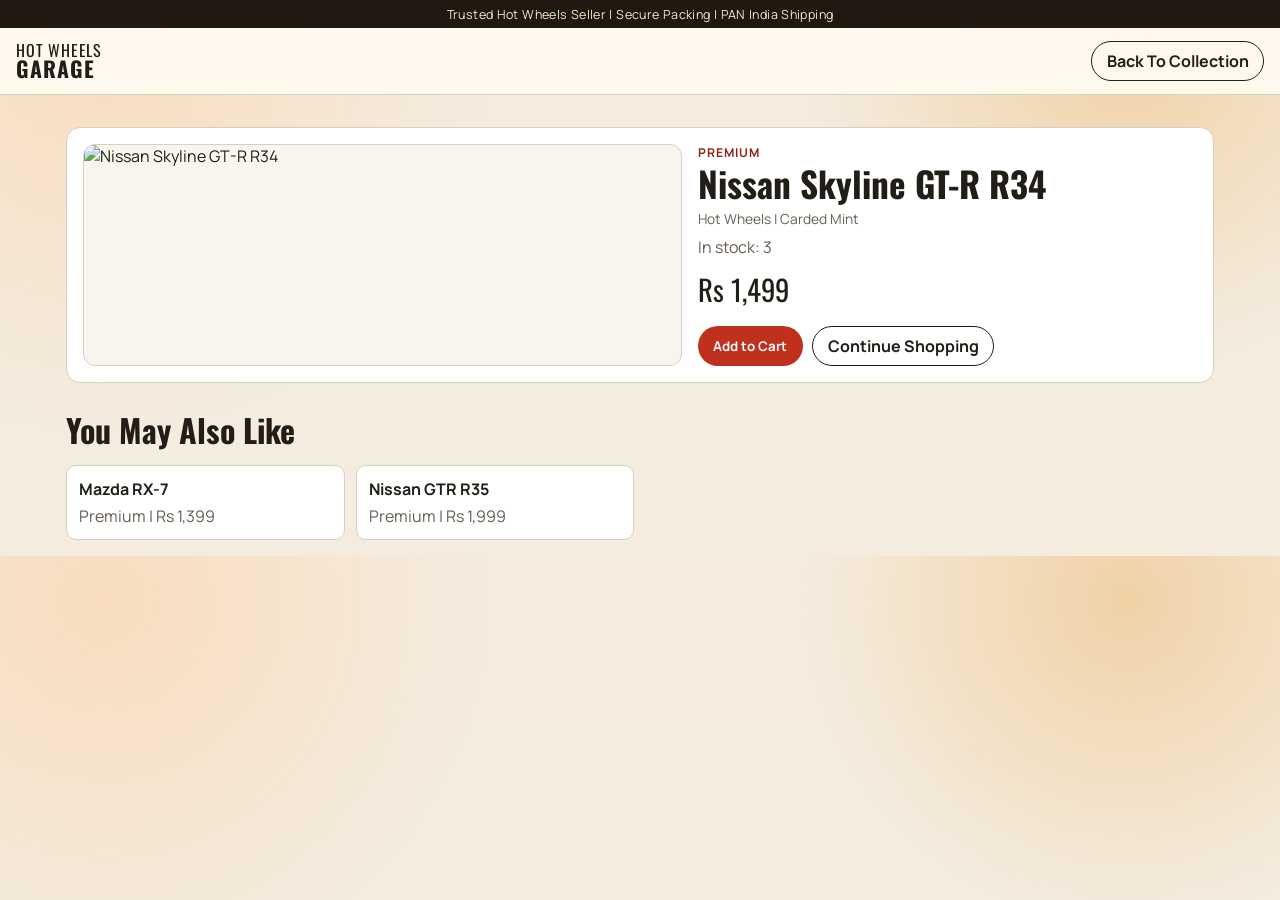
==== product.html @ 416a32d2 "Build Hot Wheels storefront with collection flow and GitHub Pages deploy" ====
<!DOCTYPE html>
<html lang="en">
<head>
  <meta charset="UTF-8">
  <meta name="viewport" content="width=device-width, initial-scale=1.0">
  <title>Hot Wheels Product | Hot Wheels Garage</title>
  <meta name="description" content="Hot Wheels product details page.">
  <link rel="preconnect" href="https://fonts.googleapis.com">
  <link rel="preconnect" href="https://fonts.gstatic.com" crossorigin>
  <link href="https://fonts.googleapis.com/css2?family=Oswald:wght@500;700&family=Manrope:wght@400;600;700&display=swap" rel="stylesheet">
  <link rel="stylesheet" href="styles.css">
</head>
<body>
  <div class="topbar">
    <p>Trusted Hot Wheels Seller | Secure Packing | PAN India Shipping</p>
  </div>

  <header class="header">
    <a href="index.html#home" class="logo">
      <span>HOT WHEELS</span>
      <strong>GARAGE</strong>
    </a>
    <a class="btn-secondary" href="index.html#hotwheels">Back To Collection</a>
  </header>

  <main>
    <section class="product-detail" id="productDetail"></section>
    <section class="section">
      <div class="section-head">
        <h2>You May Also Like</h2>
      </div>
      <div class="mini-grid" id="relatedGrid"></div>
    </section>
  </main>

  <div class="toast" id="detailToast" role="status" aria-live="polite" hidden>
    <p id="detailToastText">Item added to cart</p>
    <div class="toast-actions">
      <a href="index.html#hotwheels" class="btn-secondary">Continue Shopping</a>
      <a href="index.html?openCart=1#hotwheels" class="btn-primary">Go To Cart</a>
    </div>
  </div>

  <script src="product.js"></script>
</body>
</html>
---- styles.css ----
:root {
  --bg: #f4ede0;
  --paper: #fffaf1;
  --line: #d9cfbf;
  --text: #211d17;
  --muted: #665d53;
  --accent: #bf311c;
  --accent-dark: #8f2414;
}

* {
  box-sizing: border-box;
}

html {
  scroll-behavior: smooth;
}

body {
  margin: 0;
  font-family: "Manrope", sans-serif;
  color: var(--text);
  background:
    radial-gradient(circle at 8% 8%, #f8ddbf 0%, transparent 30%),
    radial-gradient(circle at 88% 8%, #f0d2a6 0%, transparent 26%),
    linear-gradient(180deg, #f5ecdf 0%, #f3ecdf 100%);
}

.topbar {
  background: #201912;
  color: #f4e7d1;
  text-align: center;
  padding: 0.35rem 1rem;
  font-size: 0.78rem;
  letter-spacing: 0.03em;
}

.topbar p {
  margin: 0;
}

.header {
  position: sticky;
  top: 0;
  z-index: 20;
  display: flex;
  justify-content: space-between;
  align-items: center;
  gap: 1rem;
  padding: 0.8rem 1rem;
  border-bottom: 1px solid var(--line);
  background: rgba(255, 250, 241, 0.94);
  backdrop-filter: blur(8px);
}

.logo {
  text-decoration: none;
  color: var(--text);
  line-height: 1;
}

.logo span,
.logo strong {
  display: block;
  font-family: "Oswald", sans-serif;
  letter-spacing: 0.05em;
}

.logo strong {
  font-size: 1.35rem;
}

.main-nav {
  display: flex;
  gap: 0.9rem;
  flex-wrap: wrap;
}

.main-nav a {
  text-decoration: none;
  color: var(--text);
  font-weight: 700;
  font-size: 0.9rem;
}

.cart-btn {
  border: 1px solid var(--text);
  border-radius: 999px;
  background: #fff;
  padding: 0.48rem 0.9rem;
  font-weight: 700;
  cursor: pointer;
}

.cart-btn span {
  margin-left: 0.35rem;
  border-radius: 999px;
  background: var(--accent);
  color: #fff;
  padding: 0.1rem 0.4rem;
}

.category-nav {
  position: sticky;
  top: 64px;
  z-index: 15;
  display: flex;
  gap: 0.45rem;
  overflow: auto;
  padding: 0.5rem 1rem;
  border-bottom: 1px solid var(--line);
  background: rgba(246, 238, 225, 0.96);
}

.chip {
  border: 1px solid var(--line);
  background: #fff;
  border-radius: 999px;
  padding: 0.35rem 0.75rem;
  white-space: nowrap;
  cursor: pointer;
}

.chip.active {
  background: var(--accent);
  border-color: var(--accent);
  color: #fff;
}

main {
  width: min(1180px, 100%);
  margin: 0 auto;
  padding: 1rem;
}

.hero {
  display: grid;
  grid-template-columns: 2fr 1fr;
  gap: 1rem;
  padding: 1.2rem;
  border: 1px solid var(--line);
  border-radius: 14px;
  background: rgba(255, 250, 241, 0.9);
  animation: fadeUp 500ms ease both;
}

.eyebrow {
  margin: 0;
  color: var(--accent-dark);
  text-transform: uppercase;
  letter-spacing: 0.08em;
  font-size: 0.76rem;
  font-weight: 700;
}

.hero h1 {
  margin: 0.4rem 0;
  font-family: "Oswald", sans-serif;
  font-size: clamp(1.8rem, 4vw, 3.3rem);
  text-transform: uppercase;
  line-height: 1.03;
}

.hero p {
  margin: 0;
  color: var(--muted);
}

.hero-actions {
  display: flex;
  gap: 0.6rem;
  margin-top: 1rem;
  flex-wrap: wrap;
}

.hero-box {
  border: 1px solid var(--line);
  border-radius: 12px;
  padding: 0.9rem;
  background: #fff;
}

.hero-box h3 {
  margin-top: 0;
}

.section {
  margin-top: 1.4rem;
}

.section-head h2 {
  margin: 0;
  font-family: "Oswald", sans-serif;
  font-size: 2rem;
}

.section-head p {
  margin: 0.2rem 0 0;
  color: var(--muted);
}

.controls {
  margin-top: 0.8rem;
  display: grid;
  grid-template-columns: repeat(4, minmax(150px, 1fr));
  gap: 0.6rem;
}

.controls input,
.controls select {
  width: 100%;
  border: 1px solid var(--line);
  border-radius: 10px;
  padding: 0.68rem;
  font-family: inherit;
}

.controls button {
  width: 100%;
}

.search-wide {
  grid-column: span 2;
}

.results-info {
  margin: 0.65rem 0 0;
  color: var(--muted);
  font-size: 0.9rem;
}

.product-grid {
  margin-top: 0.8rem;
  display: grid;
  grid-template-columns: repeat(4, minmax(0, 1fr));
  gap: 0.8rem;
}

.load-wrap {
  margin-top: 0.9rem;
  display: flex;
  justify-content: center;
}

.product-card {
  border: 1px solid var(--line);
  border-radius: 12px;
  overflow: hidden;
  background: #fff;
  animation: fadeUp 450ms ease both;
}

.product-card img {
  width: 100%;
  height: 170px;
  object-fit: cover;
}

.product-link {
  text-decoration: none;
  color: inherit;
  display: block;
}

.product-card:hover {
  box-shadow: 0 10px 22px rgba(27, 19, 12, 0.13);
  transform: translateY(-2px);
  transition: transform 180ms ease, box-shadow 180ms ease;
}

.product-body {
  padding: 0.75rem;
}

.product-body h3 {
  margin: 0.45rem 0 0.2rem;
  font-size: 1.04rem;
}

.meta,
.stock {
  margin: 0;
  color: var(--muted);
  font-size: 0.86rem;
}

.stock.warn {
  color: #9b2d20;
}

.product-foot {
  margin-top: 0.6rem;
  display: flex;
  justify-content: space-between;
  align-items: center;
  gap: 0.45rem;
}

.price {
  font-family: "Oswald", sans-serif;
  font-size: 1.2rem;
}

.btn-primary,
.btn-secondary,
.btn-add {
  border-radius: 999px;
  padding: 0.5rem 0.9rem;
  border: 1px solid transparent;
  cursor: pointer;
  text-decoration: none;
  font-weight: 700;
  font-family: inherit;
  display: inline-flex;
  align-items: center;
  justify-content: center;
}

.btn-primary,
.btn-add {
  background: var(--accent);
  color: #fff;
}

.btn-primary:hover,
.btn-add:hover {
  background: var(--accent-dark);
}

.btn-secondary {
  border-color: var(--text);
  color: var(--text);
  background: transparent;
}

.btn-add:disabled {
  background: #b8ab97;
  cursor: not-allowed;
}

.mini-grid,
.brand-grid {
  margin-top: 0.75rem;
  display: grid;
  grid-template-columns: repeat(4, minmax(0, 1fr));
  gap: 0.7rem;
}

.tile {
  border: 1px solid var(--line);
  border-radius: 10px;
  padding: 0.75rem;
  background: #fff;
}

.brand-tile {
  text-align: left;
  cursor: pointer;
  width: 100%;
  font-family: inherit;
}

.tile h4,
.tile p {
  margin: 0;
}

.tile p {
  margin-top: 0.35rem;
  color: var(--muted);
}

.faq details {
  border: 1px solid var(--line);
  border-radius: 10px;
  background: #fff;
  padding: 0.7rem;
  margin-top: 0.55rem;
}

.faq summary {
  cursor: pointer;
  font-weight: 700;
}

.contact {
  border: 1px solid var(--line);
  border-radius: 12px;
  background: rgba(255, 250, 241, 0.92);
  padding: 1rem;
}

.contact p {
  margin-top: 0.35rem;
  color: var(--muted);
}

.product-detail {
  margin-top: 1rem;
}

.detail-card {
  border: 1px solid var(--line);
  border-radius: 14px;
  background: #fff;
  padding: 1rem;
  display: grid;
  grid-template-columns: 1.2fr 1fr;
  gap: 1rem;
}

.detail-image-wrap {
  border: 1px solid var(--line);
  border-radius: 12px;
  overflow: hidden;
  background: #f8f4ee;
}

.detail-image-wrap img {
  width: 100%;
  max-height: 560px;
  object-fit: contain;
  display: block;
}

.detail-info h1 {
  margin: 0.2rem 0 0.4rem;
  font-family: "Oswald", sans-serif;
  font-size: clamp(1.4rem, 3vw, 2.2rem);
  line-height: 1.1;
}

.detail-stock {
  margin: 0.5rem 0 0;
  color: var(--muted);
}

.detail-price {
  margin: 0.65rem 0;
  font-family: "Oswald", sans-serif;
  font-size: 1.8rem;
}

.cart {
  position: fixed;
  right: -390px;
  top: 0;
  width: min(92vw, 370px);
  height: 100vh;
  background: #fffaf2;
  border-left: 1px solid var(--line);
  z-index: 30;
  transition: right 220ms ease;
  display: flex;
  flex-direction: column;
}

.cart.open {
  right: 0;
}

.cart-head,
.cart-foot {
  padding: 0.9rem;
  border-bottom: 1px solid var(--line);
}

.cart-foot {
  border-top: 1px solid var(--line);
  border-bottom: 0;
  margin-top: auto;
}

.cart-head {
  display: flex;
  justify-content: space-between;
  align-items: center;
}

.cart-head button {
  border: 1px solid var(--line);
  border-radius: 999px;
  background: #fff;
  padding: 0.35rem 0.75rem;
  cursor: pointer;
}

.cart-items {
  overflow: auto;
  padding: 0.8rem;
}

.cart-item {
  border: 1px solid var(--line);
  border-radius: 10px;
  background: #fff;
  padding: 0.65rem;
  margin-bottom: 0.6rem;
}

.cart-item h4,
.cart-item p {
  margin: 0;
}

.cart-item p {
  margin-top: 0.3rem;
  color: var(--muted);
}

.cart-item button {
  margin-top: 0.4rem;
  border: 1px solid var(--line);
  border-radius: 999px;
  background: #fff;
  padding: 0.2rem 0.65rem;
  cursor: pointer;
}

.full {
  width: 100%;
}

.overlay {
  position: fixed;
  inset: 0;
  background: rgba(0, 0, 0, 0.35);
  z-index: 25;
}

.toast {
  position: fixed;
  right: 1rem;
  bottom: 1rem;
  width: min(92vw, 340px);
  background: #fffaf2;
  border: 1px solid var(--line);
  border-radius: 12px;
  padding: 0.85rem;
  z-index: 35;
  box-shadow: 0 12px 30px rgba(24, 15, 8, 0.2);
  animation: fadeUp 180ms ease both;
}

.toast p {
  margin: 0;
  font-weight: 700;
}

.toast-actions {
  margin-top: 0.7rem;
  display: flex;
  gap: 0.5rem;
  justify-content: flex-end;
}

@keyframes fadeUp {
  from {
    transform: translateY(10px);
    opacity: 0;
  }
  to {
    transform: translateY(0);
    opacity: 1;
  }
}

@media (max-width: 980px) {
  .hero {
    grid-template-columns: 1fr;
  }

  .product-grid {
    grid-template-columns: repeat(3, minmax(0, 1fr));
  }

  .mini-grid,
  .brand-grid {
    grid-template-columns: repeat(3, minmax(0, 1fr));
  }

  .main-nav {
    display: none;
  }

  .category-nav {
    top: 59px;
  }

  .detail-card {
    grid-template-columns: 1fr;
  }
}

@media (max-width: 700px) {
  .controls,
  .product-grid,
  .mini-grid,
  .brand-grid {
    grid-template-columns: 1fr;
  }

  .search-wide {
    grid-column: auto;
  }

  main {
    padding: 0.8rem;
  }

  .category-nav {
    top: 57px;
  }
}
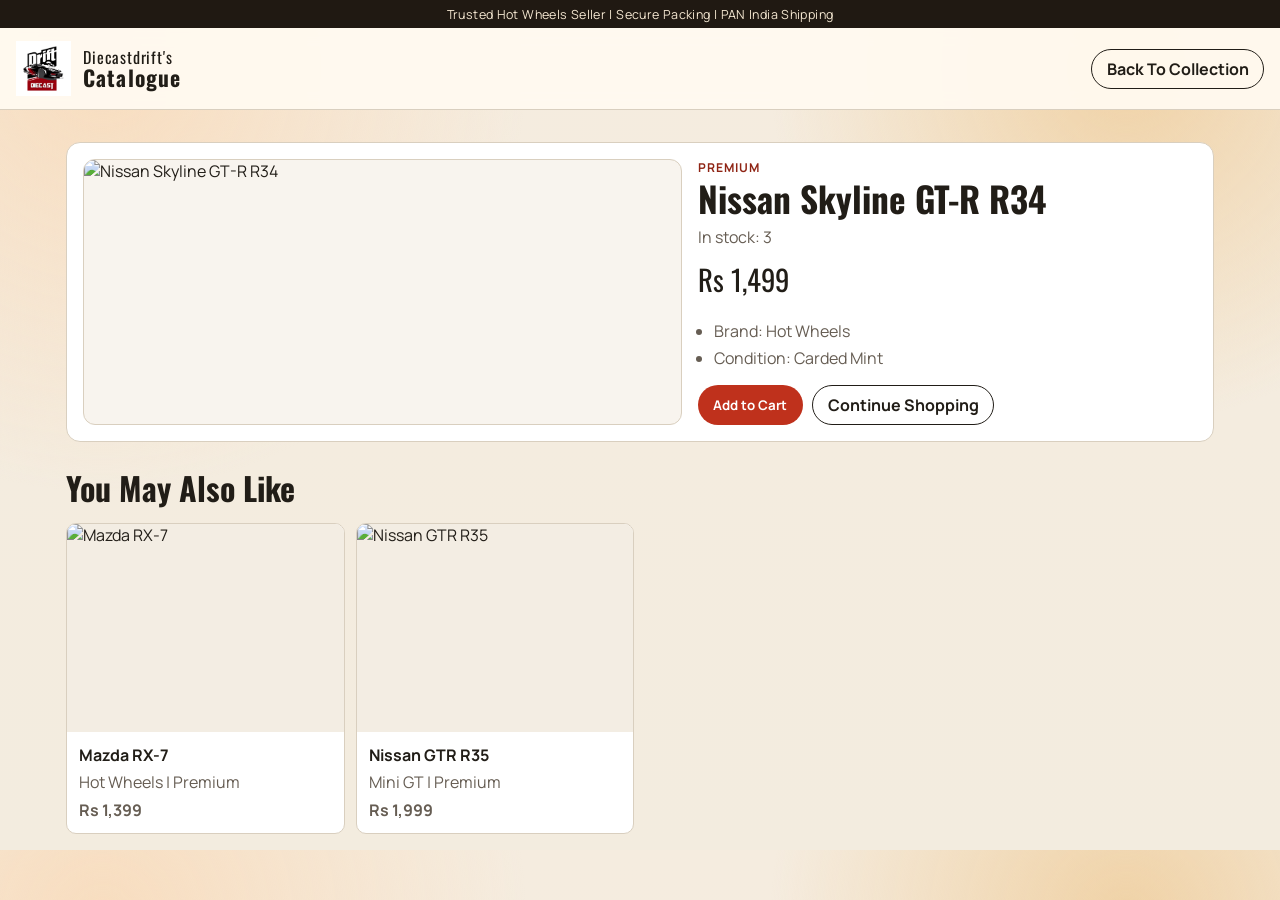
==== commit b6b6e4e5: "Add logo to product page header" ====
--- a/product.html
+++ b/product.html
@@ -3,7 +3,7 @@
 <head>
   <meta charset="UTF-8">
   <meta name="viewport" content="width=device-width, initial-scale=1.0">
-  <title>Hot Wheels Product | Hot Wheels Garage</title>
+  <title>Hot Wheels Product | Diecastdrift's Catalogue</title>
   <meta name="description" content="Hot Wheels product details page.">
   <link rel="preconnect" href="https://fonts.googleapis.com">
   <link rel="preconnect" href="https://fonts.gstatic.com" crossorigin>
@@ -17,8 +17,11 @@
 
   <header class="header">
     <a href="index.html#home" class="logo">
-      <span>HOT WHEELS</span>
-      <strong>GARAGE</strong>
+      <img class="logo-mark" src="images/diecastdrift-logo.png" alt="Diecastdrift logo">
+      <span class="logo-text">
+        <span>Diecastdrift's</span>
+        <strong>Catalogue</strong>
+      </span>
     </a>
     <a class="btn-secondary" href="index.html#hotwheels">Back To Collection</a>
   </header>
@@ -41,6 +44,7 @@
     </div>
   </div>
 
+  <script src="https://cdn.jsdelivr.net/npm/xlsx@0.18.5/dist/xlsx.full.min.js"></script>
   <script src="product.js"></script>
 </body>
 </html>
--- a/styles.css
+++ b/styles.css
@@ -26,6 +26,10 @@
     linear-gradient(180deg, #f5ecdf 0%, #f3ecdf 100%);
 }
 
+body.cart-open {
+  overflow: hidden;
+}
+
 .topbar {
   background: #201912;
   color: #f4e7d1;
@@ -54,19 +58,35 @@
 }
 
 .logo {
+  display: inline-flex;
+  align-items: center;
+  gap: 0.75rem;
   text-decoration: none;
   color: var(--text);
   line-height: 1;
 }
 
-.logo span,
-.logo strong {
+.logo-mark {
+  width: 3.45rem;
+  height: 3.45rem;
+  object-fit: contain;
+  flex-shrink: 0;
+}
+
+.logo-text {
+  display: flex;
+  flex-direction: column;
+  gap: 0.12rem;
+}
+
+.logo-text span,
+.logo-text strong {
   display: block;
   font-family: "Oswald", sans-serif;
   letter-spacing: 0.05em;
 }
 
-.logo strong {
+.logo-text strong {
   font-size: 1.35rem;
 }
 
@@ -234,6 +254,7 @@
   display: grid;
   grid-template-columns: repeat(4, minmax(0, 1fr));
   gap: 0.8rem;
+  align-items: stretch;
 }
 
 .load-wrap {
@@ -248,12 +269,17 @@
   overflow: hidden;
   background: #fff;
   animation: fadeUp 450ms ease both;
+  display: flex;
+  flex-direction: column;
+  height: 100%;
 }
 
 .product-card img {
+  display: block;
   width: 100%;
   height: 170px;
   object-fit: cover;
+  background: #f4ede3;
 }
 
 .product-link {
@@ -262,6 +288,10 @@
   display: block;
 }
 
+.product-card > .product-link {
+  flex: 0 0 auto;
+}
+
 .product-card:hover {
   box-shadow: 0 10px 22px rgba(27, 19, 12, 0.13);
   transform: translateY(-2px);
@@ -270,11 +300,21 @@
 
 .product-body {
   padding: 0.75rem;
+  display: flex;
+  flex-direction: column;
+  gap: 0.28rem;
+  flex: 1;
 }
 
 .product-body h3 {
-  margin: 0.45rem 0 0.2rem;
+  margin: 0.25rem 0 0.1rem;
   font-size: 1.04rem;
+  line-height: 1.25;
+  display: -webkit-box;
+  -webkit-line-clamp: 2;
+  -webkit-box-orient: vertical;
+  overflow: hidden;
+  min-height: 2.5em;
 }
 
 .meta,
@@ -282,6 +322,22 @@
   margin: 0;
   color: var(--muted);
   font-size: 0.86rem;
+  line-height: 1.3;
+}
+
+.meta.small {
+  margin-top: 0.25rem;
+  font-size: 0.8rem;
+}
+
+.meta.desc {
+  margin-top: 0.35rem;
+  font-size: 0.8rem;
+  line-height: 1.35;
+  display: -webkit-box;
+  -webkit-line-clamp: 2;
+  -webkit-box-orient: vertical;
+  overflow: hidden;
 }
 
 .stock.warn {
@@ -289,16 +345,105 @@
 }
 
 .product-foot {
-  margin-top: 0.6rem;
+  margin-top: auto;
+  padding-top: 0.5rem;
   display: flex;
   justify-content: space-between;
   align-items: center;
+  flex-wrap: nowrap;
   gap: 0.45rem;
+}
+
+.product-foot .qty-control,
+.product-foot .btn-add {
+  flex: 0 0 auto;
+}
+
+.product-foot .btn-add {
+  min-width: 96px;
+  min-height: 32px;
+  padding-inline: 0.75rem;
+}
+
+.qty-control {
+  display: inline-flex;
+  align-items: center;
+  border: 1px solid var(--line);
+  border-radius: 999px;
+  background: #fff;
+  overflow: hidden;
+}
+
+.qty-btn {
+  width: 30px;
+  height: 30px;
+  border: 0;
+  background: #fff;
+  color: var(--text);
+  font-size: 1rem;
+  line-height: 1;
+  cursor: pointer;
+}
+
+.qty-btn:disabled {
+  opacity: 0.4;
+  cursor: not-allowed;
+}
+
+.qty-num {
+  width: 32px;
+  min-width: 32px;
+  text-align: center;
+  font-weight: 700;
+  font-size: 0.88rem;
+}
+
+.price-block {
+  flex: 1 1 auto;
+  min-width: 0;
+  min-height: 2.65rem;
+  display: flex;
+  flex-direction: column;
+  justify-content: flex-end;
+  gap: 0.14rem;
 }
 
 .price {
   font-family: "Oswald", sans-serif;
   font-size: 1.2rem;
+  line-height: 1;
+  white-space: nowrap;
+}
+
+.price-row {
+  display: flex;
+  align-items: center;
+  gap: 0.35rem;
+  flex-wrap: nowrap;
+}
+
+.price-meta {
+  min-height: 1rem;
+  display: flex;
+  align-items: center;
+  gap: 0.3rem;
+  flex-wrap: wrap;
+}
+
+.old-price {
+  font-size: 0.86rem;
+  color: #8b7f72;
+  text-decoration: line-through;
+}
+
+.discount-pill {
+  border: 1px solid #e6a699;
+  background: #fff0ec;
+  color: #9c2a19;
+  border-radius: 999px;
+  padding: 0.14rem 0.45rem;
+  font-size: 0.7rem;
+  font-weight: 700;
 }
 
 .btn-primary,
@@ -353,6 +498,34 @@
   background: #fff;
 }
 
+.arrival-card {
+  padding: 0;
+  overflow: hidden;
+}
+
+.arrival-link {
+  display: block;
+  color: inherit;
+  text-decoration: none;
+}
+
+.arrival-card img {
+  display: block;
+  width: 100%;
+  aspect-ratio: 4 / 3;
+  object-fit: cover;
+  background: #f3ede3;
+}
+
+.arrival-body {
+  padding: 0.75rem;
+}
+
+.arrival-price {
+  font-weight: 700;
+  color: var(--text);
+}
+
 .brand-tile {
   text-align: left;
   cursor: pointer;
@@ -423,6 +596,34 @@
   display: block;
 }
 
+.detail-thumbs {
+  display: flex;
+  gap: 0.4rem;
+  padding: 0.55rem;
+  border-top: 1px solid var(--line);
+  background: #fff;
+}
+
+.thumb-btn {
+  border: 1px solid var(--line);
+  border-radius: 8px;
+  background: #fff;
+  padding: 0.15rem;
+  width: 56px;
+  height: 56px;
+  cursor: pointer;
+}
+
+.thumb-btn.active {
+  border-color: var(--accent);
+}
+
+.thumb-btn img {
+  width: 100%;
+  height: 100%;
+  object-fit: cover;
+}
+
 .detail-info h1 {
   margin: 0.2rem 0 0.4rem;
   font-family: "Oswald", sans-serif;
@@ -439,6 +640,25 @@
   margin: 0.65rem 0;
   font-family: "Oswald", sans-serif;
   font-size: 1.8rem;
+}
+
+.detail-price-row {
+  display: flex;
+  align-items: center;
+  gap: 0.45rem;
+  flex-wrap: wrap;
+}
+
+.detail-old {
+  margin: 0;
+}
+
+.detail-specs {
+  margin: 0.6rem 0 0;
+  padding-left: 1rem;
+  color: var(--muted);
+  display: grid;
+  gap: 0.3rem;
 }
 
 .cart {
@@ -453,6 +673,7 @@
   transition: right 220ms ease;
   display: flex;
   flex-direction: column;
+  overflow: hidden;
 }
 
 .cart.open {
@@ -486,8 +707,12 @@
 }
 
 .cart-items {
+  flex: 1;
+  min-height: 0;
   overflow: auto;
+  overscroll-behavior: contain;
   padding: 0.8rem;
+  -webkit-overflow-scrolling: touch;
 }
 
 .cart-item {
@@ -508,8 +733,15 @@
   color: var(--muted);
 }
 
-.cart-item button {
-  margin-top: 0.4rem;
+.cart-line-controls {
+  margin-top: 0.45rem;
+  display: flex;
+  align-items: center;
+  justify-content: space-between;
+  gap: 0.5rem;
+}
+
+.cart-remove-btn {
   border: 1px solid var(--line);
   border-radius: 999px;
   background: #fff;
@@ -554,6 +786,74 @@
   justify-content: flex-end;
 }
 
+.floating-cart {
+  position: fixed;
+  left: 50%;
+  bottom: max(0.7rem, env(safe-area-inset-bottom));
+  transform: translateX(-50%);
+  width: min(74vw, 320px);
+  border: 1px solid var(--accent-dark);
+  border-radius: 999px;
+  background: var(--accent);
+  color: #fff;
+  padding: 0.56rem 0.64rem 0.56rem 0.96rem;
+  z-index: 28;
+  box-shadow: 0 9px 20px rgba(143, 36, 20, 0.28);
+  display: grid;
+  grid-template-columns: 1fr auto;
+  align-items: center;
+  gap: 0.72rem;
+  cursor: pointer;
+}
+
+.floating-cart[hidden] {
+  display: none !important;
+}
+
+.floating-cart-text {
+  min-width: 0;
+  display: flex;
+  flex-direction: column;
+  justify-content: center;
+  gap: 0.14rem;
+}
+
+.floating-cart-main {
+  font-size: 1rem;
+  font-weight: 800;
+  line-height: 1.04;
+  letter-spacing: 0.01em;
+}
+
+.floating-cart-sub {
+  font-size: 0.82rem;
+  font-weight: 700;
+  opacity: 0.92;
+  line-height: 1;
+  white-space: nowrap;
+}
+
+.floating-cart-arrow {
+  width: 36px;
+  height: 36px;
+  border-radius: 999px;
+  display: grid;
+  place-items: center;
+  font-size: 0;
+  background: rgba(118, 23, 11, 0.45);
+  flex: 0 0 auto;
+}
+
+.floating-cart-arrow::before {
+  content: "";
+  width: 10px;
+  height: 10px;
+  border-right: 2.4px solid #fff;
+  border-bottom: 2.4px solid #fff;
+  transform: rotate(-45deg);
+  margin-left: -2px;
+}
+
 @keyframes fadeUp {
   from {
     transform: translateY(10px);
@@ -593,11 +893,14 @@
 }
 
 @media (max-width: 700px) {
-  .controls,
+  .controls {
+    grid-template-columns: 1fr;
+  }
+
   .product-grid,
   .mini-grid,
   .brand-grid {
-    grid-template-columns: 1fr;
+    grid-template-columns: repeat(2, minmax(0, 1fr));
   }
 
   .search-wide {
@@ -606,9 +909,163 @@
 
   main {
     padding: 0.8rem;
+    padding-bottom: 5.8rem;
   }
 
   .category-nav {
     top: 57px;
   }
-}
+
+  .cart {
+    right: 0;
+    top: auto;
+    bottom: -100%;
+    width: 100%;
+    max-width: none;
+    height: 88vh;
+    border-left: 0;
+    border-top: 1px solid var(--line);
+    border-radius: 18px 18px 0 0;
+    transition: bottom 220ms ease;
+    box-shadow: 0 -12px 28px rgba(26, 18, 11, 0.22);
+  }
+
+  .cart.open {
+    right: 0;
+    bottom: 0;
+  }
+
+  .cart::before {
+    content: "";
+    width: 44px;
+    height: 5px;
+    border-radius: 999px;
+    background: #c7bba9;
+    margin: 0.45rem auto 0;
+    flex: 0 0 auto;
+  }
+
+  .cart-head {
+    position: sticky;
+    top: 0;
+    z-index: 2;
+    background: #fffaf2;
+  }
+
+  .cart-foot {
+    position: sticky;
+    bottom: 0;
+    z-index: 2;
+    background: #fffaf2;
+    margin-top: 0;
+    box-shadow: 0 -10px 20px rgba(38, 24, 14, 0.08);
+    padding-bottom: max(0.9rem, env(safe-area-inset-bottom));
+  }
+
+  .floating-cart {
+    width: calc(100vw - 1.2rem);
+    max-width: 170px;
+    padding: 0.62rem 0.68rem 0.62rem 1rem;
+    gap: 0.78rem;
+  }
+
+  .floating-cart-main {
+    font-size: 1rem;
+  }
+
+  .floating-cart-sub {
+    font-size: 0.82rem;
+  }
+
+  .floating-cart-arrow {
+    width: 36px;
+    height: 36px;
+  }
+}
+
+@media (max-width: 420px) {
+  .product-grid,
+  .mini-grid,
+  .brand-grid {
+    gap: 0.55rem;
+  }
+
+  .product-card img {
+    height: 130px;
+  }
+
+  .arrival-card img {
+    aspect-ratio: 1 / 1;
+  }
+
+  .product-body {
+    padding: 0.55rem;
+  }
+
+  .product-body h3 {
+    font-size: 0.92rem;
+  }
+
+  .meta,
+  .stock {
+    font-size: 0.78rem;
+  }
+
+  .price {
+    font-size: 0.98rem;
+  }
+
+  .product-foot {
+    gap: 0.32rem;
+  }
+
+  .product-foot .btn-add {
+    min-width: 82px;
+    min-height: 30px;
+    padding-inline: 0.58rem;
+    font-size: 0.78rem;
+  }
+
+  .qty-btn {
+    width: 28px;
+    height: 28px;
+  }
+
+  .qty-num {
+    width: 28px;
+    min-width: 28px;
+    font-size: 0.82rem;
+  }
+
+  .price-meta {
+    min-height: 0.9rem;
+    gap: 0.24rem;
+  }
+
+  .floating-cart {
+    width: calc(100vw - 1rem);
+    max-width: 170px;
+    padding: 0.56rem 0.56rem 0.56rem 0.84rem;
+    gap: 0.64rem;
+  }
+
+  .floating-cart-main {
+    font-size: 0.94rem;
+  }
+
+  .floating-cart-sub {
+    font-size: 0.76rem;
+  }
+
+  .floating-cart-arrow {
+    width: 30px;
+    height: 30px;
+  }
+
+  .floating-cart-arrow::before {
+    width: 9px;
+    height: 9px;
+    border-right-width: 2.2px;
+    border-bottom-width: 2.2px;
+  }
+}
